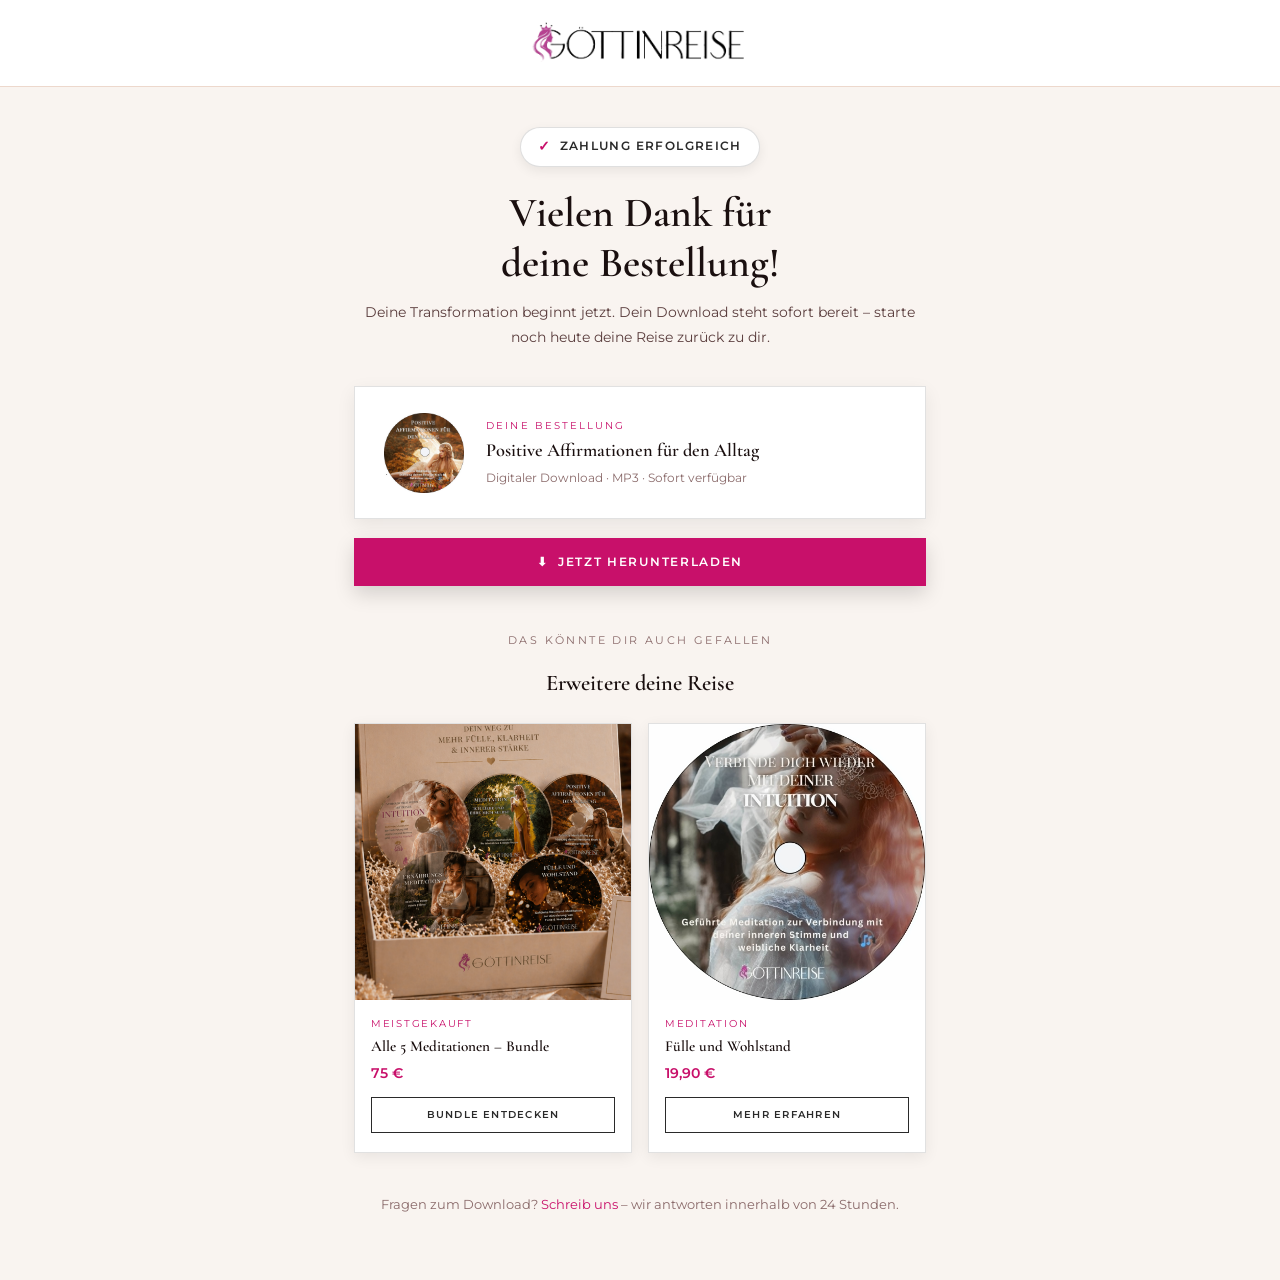
==== danke-affirmationen.html @ 3834cb71 "Refine product cards and restructure success pages with cross-sell sections" ====
<!DOCTYPE html>
<html lang="de">
<head>
  <meta charset="UTF-8" />
  <meta name="viewport" content="width=device-width, initial-scale=1.0" />
  <title>Vielen Dank – Positive Affirmationen | Göttinreise</title>
  <meta name="robots" content="noindex, nofollow" />
  <link rel="stylesheet" href="style.css" />
  <style>
    body { background: var(--cream); }

    /* ── Header ── */
    .dh-header {
      background: #fff;
      border-bottom: 1px solid var(--border);
      padding: 1.1rem 2rem;
      display: flex;
      justify-content: center;
      align-items: center;
    }
    .dh-header a { display: inline-block; }
    .dh-header img { width: 220px; height: auto; display: block; }

    /* ── Main wrapper ── */
    .dh-main {
      max-width: 620px;
      margin: 2.5rem auto 4rem;
      padding: 0 1.5rem;
      text-align: center;
    }

    /* ── Success badge ── */
    .dh-badge {
      display: inline-flex; align-items: center; gap: .5rem;
      background: #fff; border: 1px solid rgba(42,42,42,0.15);
      border-radius: 2rem; padding: .45rem 1.1rem;
      font-size: .72rem; font-weight: 600; letter-spacing: .12em;
      text-transform: uppercase; color: var(--logo-gray);
      margin-bottom: 1.4rem;
      box-shadow: 0 4px 12px rgba(0,0,0,0.07);
    }
    .dh-badge::before { content: "✓"; color: var(--magenta); font-size: .85rem; }

    /* ── Greeting ── */
    .dh-greeting {
      font-family: 'Cormorant Garamond', serif;
      font-size: clamp(1.8rem, 5vw, 2.6rem);
      font-weight: 600; line-height: 1.2;
      color: var(--text-dark); margin-bottom: .7rem;
    }
    .dh-sub {
      font-size: .88rem; color: var(--text-mid);
      line-height: 1.8; margin-bottom: 2.2rem;
    }

    /* ── Product block ── */
    .dh-product {
      background: #fff;
      border: 1px solid rgba(42,42,42,0.14);
      padding: 1.6rem 1.8rem;
      display: flex; align-items: center; gap: 1.4rem;
      text-align: left; margin-bottom: 1.2rem;
      box-shadow: 0 6px 18px rgba(0,0,0,0.07);
    }
    .dh-product img {
      width: 80px; height: 80px; object-fit: cover; flex-shrink: 0;
    }
    .dh-product-info { flex: 1; }
    .dh-product-label {
      font-size: .65rem; letter-spacing: .2em; text-transform: uppercase;
      color: var(--magenta); margin-bottom: .3rem; display: block;
    }
    .dh-product-title {
      font-family: 'Cormorant Garamond', serif;
      font-size: 1.15rem; font-weight: 600; color: var(--text-dark);
      line-height: 1.3; margin-bottom: .25rem;
    }
    .dh-product-meta {
      font-size: .78rem; color: var(--text-light);
    }

    /* ── Download button ── */
    .dh-download {
      display: flex; align-items: center; justify-content: center;
      gap: .6rem; width: 100%;
      padding: .85rem 1.8rem;
      background: var(--magenta); color: #fff; border: none;
      font-family: 'Montserrat', sans-serif; font-size: .75rem;
      font-weight: 600; letter-spacing: .14em; text-transform: uppercase;
      text-decoration: none; cursor: pointer;
      box-shadow: 0 8px 20px rgba(0,0,0,0.15);
      transition: background .2s, box-shadow .2s, transform .2s;
      margin-bottom: 2.8rem;
    }
    .dh-download:hover {
      background: var(--magenta-dark);
      box-shadow: 0 12px 28px rgba(0,0,0,0.22);
      transform: translateY(-1px);
    }

    /* ── Cross-sell ── */
    .dh-crosssell { text-align: center; }
    .dh-crosssell-label {
      font-size: .68rem; letter-spacing: .22em; text-transform: uppercase;
      color: var(--text-light); margin-bottom: 1.2rem; display: block;
    }
    .dh-crosssell-title {
      font-family: 'Cormorant Garamond', serif;
      font-size: 1.4rem; font-weight: 600; color: var(--text-dark);
      margin-bottom: 1.6rem; line-height: 1.3;
    }
    .dh-crosssell-grid {
      display: grid; grid-template-columns: 1fr 1fr; gap: 1rem;
    }
    .dh-cross-card {
      background: #fff;
      border: 1px solid rgba(42,42,42,0.14);
      box-shadow: 0 4px 14px rgba(0,0,0,0.07);
      overflow: hidden; text-decoration: none;
      display: flex; flex-direction: column;
      transition: transform .3s, box-shadow .3s;
    }
    .dh-cross-card:hover {
      transform: translateY(-4px);
      box-shadow: 0 12px 30px rgba(0,0,0,0.12);
    }
    .dh-cross-card img {
      width: 100%; aspect-ratio: 1/1; object-fit: cover;
    }
    .dh-cross-card-body { padding: 1rem 1rem 1.2rem; text-align: left; }
    .dh-cross-card-eyebrow {
      font-size: .6rem; letter-spacing: .18em; text-transform: uppercase;
      color: var(--magenta); margin-bottom: .3rem; display: block;
    }
    .dh-cross-card-title {
      font-family: 'Cormorant Garamond', serif;
      font-size: .95rem; font-weight: 600; color: var(--text-dark);
      line-height: 1.3; margin-bottom: .3rem;
    }
    .dh-cross-card-price {
      font-size: .85rem; font-weight: 600; color: var(--magenta);
      margin-bottom: .75rem;
    }
    .dh-cross-card-btn {
      display: block; text-align: center; padding: .5rem 1rem;
      background: #fff; color: var(--logo-gray);
      border: 1.5px solid var(--logo-gray);
      font-family: 'Montserrat', sans-serif;
      font-size: .65rem; font-weight: 600; letter-spacing: .12em;
      text-transform: uppercase; text-decoration: none;
      transition: background .2s, color .2s;
    }
    .dh-cross-card-btn:hover { background: var(--logo-gray); color: #fff; }

    /* ── Support note ── */
    .dh-support {
      margin-top: 2.5rem; font-size: .8rem;
      color: var(--text-light); line-height: 1.8;
    }
    .dh-support a { color: var(--magenta); text-decoration: none; }

    @media(max-width:560px) {
      .dh-product { flex-direction: column; align-items: flex-start; }
      .dh-crosssell-grid { grid-template-columns: 1fr; }
    }
  </style>
</head>

<body>

  <!-- Header: centered logo matching index.html size -->
  <header class="dh-header">
    <a href="index.html">
      <img src="images/logo-black.png" alt="Göttinreise Logo" />
    </a>
  </header>

  <main class="dh-main">

    <!-- Success badge -->
    <span class="dh-badge">Zahlung erfolgreich</span>

    <!-- Greeting -->
    <h1 class="dh-greeting">Vielen Dank für<br>deine Bestellung!</h1>
    <p class="dh-sub">Deine Transformation beginnt jetzt. Dein Download steht sofort bereit – starte noch heute deine Reise zurück zu dir.</p>

    <!-- Ordered product -->
    <div class="dh-product">
      <img src="images/product4.jpg" alt="Positive Affirmationen für den Alltag" />
      <div class="dh-product-info">
        <span class="dh-product-label">Deine Bestellung</span>
        <p class="dh-product-title">Positive Affirmationen für den Alltag</p>
        <p class="dh-product-meta">Digitaler Download · MP3 · Sofort verfügbar</p>
      </div>
    </div>

    <!-- Download button -->
    <a href="./audio/meditation-positive-affirmationen.mp3"
       class="dh-download"
       download="Göttinreise-Positive-Affirmationen.mp3">
      ⬇ &nbsp;Jetzt herunterladen
    </a>

    <!-- Cross-sell -->
    <div class="dh-crosssell">
      <span class="dh-crosssell-label">Das könnte dir auch gefallen</span>
      <p class="dh-crosssell-title">Erweitere deine Reise</p>

      <div class="dh-crosssell-grid">

        <!-- Bundle -->
        <a href="index.html#bundle" class="dh-cross-card">
          <img src="images/bundle.png" alt="Göttinreise Bundle – alle 5 Meditationen" />
          <div class="dh-cross-card-body">
            <span class="dh-cross-card-eyebrow">Meistgekauft</span>
            <p class="dh-cross-card-title">Alle 5 Meditationen – Bundle</p>
            <p class="dh-cross-card-price">75 €</p>
            <span class="dh-cross-card-btn">Bundle entdecken</span>
          </div>
        </a>

        <!-- Fülle und Wohlstand -->
        <a href="produkt.html?id=2" class="dh-cross-card">
          <img src="images/product1.jpg" alt="Fülle und Wohlstand" />
          <div class="dh-cross-card-body">
            <span class="dh-cross-card-eyebrow">Meditation</span>
            <p class="dh-cross-card-title">Fülle und Wohlstand</p>
            <p class="dh-cross-card-price">19,90 €</p>
            <span class="dh-cross-card-btn">Mehr erfahren</span>
          </div>
        </a>

      </div>
    </div>

    <!-- Support -->
    <p class="dh-support">
      Fragen zum Download? <a href="kontakt.html">Schreib uns</a> – wir antworten innerhalb von 24 Stunden.
    </p>

  </main>

</body>
</html>
---- style.css ----
@import url('https://fonts.googleapis.com/css2?family=Cormorant+Garamond:ital,wght@0,400;0,600;0,700;1,400;1,600&family=Montserrat:wght@300;400;500;600&display=swap');

:root {
  --magenta: #c8106a;
  --magenta-light: #e0257f;
  --magenta-dark: #9e0d54;
  --peach: #F4A58A;
  --peach-light: #FDE8DF;
  --peach-bg: #FDF6F3;
  --white: #FFFFFF;
  --off-white: #FAFAFA;
  --cream: #F9F4F0;
  --gold: #BFA066;
  --gold-light: #D4B483;
  --text-dark: #1A0F0F;
  --text-mid: #5A3D3D;
  --text-light: #8A6A6A;
  --border: #EDD8CC;
  --logo-gray: #2A2A2A;
  --shadow: rgba(194,24,91,0.12);
}

*,*::before,*::after { box-sizing:border-box; margin:0; padding:0; }
html { scroll-behavior:smooth; }
body { font-family:'Montserrat',sans-serif; background:#FFFFFF; color:var(--text-dark); line-height:1.7; overflow-x:hidden; font-size:0.94rem; }

/* ── NAVBAR ── */
.navbar {
  position:fixed; top:0; width:100%; z-index:1000;
  /* Dark gradient for legibility over the hero image */
  background:linear-gradient(to bottom, rgba(0,0,0,0.6) 0%, rgba(0,0,0,0) 100%);
  padding:0 2.5rem;
  display:flex; align-items:center; justify-content:space-between;
  height:80px;
  transition:background .4s, box-shadow .4s, backdrop-filter .4s;
}
.navbar.scrolled {
  background:rgba(255,255,255,0.95);
  backdrop-filter:blur(16px);
  box-shadow:0 4px 30px var(--shadow);
  border-bottom:1px solid var(--border);
}
.nav-logo { display:flex; align-items:center; text-decoration:none; }

/* Dual logo: white version shown by default (transparent state),
   dark/black version shown when navbar has solid white background.
   NOTE: logo-white.png is a 1920×1080 full canvas; logo-black.png is a tight
   986×229 crop — we use width+max-width to normalise their visual sizes. */
.nav-logo .logo-white {
  width:220px; max-width:220px; height:auto; object-fit:contain;
  filter:drop-shadow(0 2px 8px rgba(0,0,0,0.5));
  transition:transform .35s;
  display:block;
}
.nav-logo .logo-dark {
  width:220px; max-width:220px; height:auto; object-fit:contain;
  transition:transform .35s;
  display:none;
}
/* When scrolled: show dark logo, hide white logo */
.navbar.scrolled .nav-logo .logo-white { display:none; }
.navbar.scrolled .nav-logo .logo-dark  { display:block; }

.nav-logo:hover .logo-white { transform:scale(1.06); filter:drop-shadow(0 2px 10px rgba(194,24,91,0.5)); }
.nav-logo:hover .logo-dark  { transform:scale(1.06); }
.nav-links { display:flex; align-items:center; gap:2.2rem; list-style:none; }
.nav-links a {
  text-decoration:none; color:rgba(255,255,255,0.9);
  font-size:.85rem; font-weight:500; letter-spacing:.06em;
  transition:color .25s;
}
.navbar.scrolled .nav-links a { color:var(--text-dark); }
.nav-links a:hover { color:var(--magenta-light) !important; }
.nav-cta {
  background:var(--magenta) !important; color:#fff !important;
  padding:.5rem 1.4rem; border-radius:0;
  transition:background .25s, transform .2s !important;
}
.nav-cta:hover { background:var(--magenta-dark) !important; transform:translateY(-1px); }
.nav-burger { display:none; flex-direction:column; gap:5px; cursor:pointer; background:none; border:none; padding:.4rem; }
.nav-burger span { display:block; width:24px; height:2px; background:#fff; border-radius:2px; transition:.3s; }
.navbar.scrolled .nav-burger span { background:var(--text-dark); }

.hero { position:relative; height:100vh; display:flex; align-items:flex-end; justify-content:center; overflow:hidden; }
.hero-img { position:absolute; inset:0; width:100%; height:100%; object-fit:cover; }
.hero-overlay { position:absolute; inset:0; background:linear-gradient(to top, rgba(26,15,15,.75) 0%, rgba(26,15,15,.35) 50%, rgba(26,15,15,.1) 100%); }
.hero-content { position:relative; z-index:2; text-align:center; color:#fff; padding:2rem 2rem 5rem; max-width:820px; animation:fadeUp .9s ease both; width:100%; }
.hero-eyebrow { display:none; }
.hero-title {
  font-family:'Cormorant Garamond',serif;
  font-size:clamp(2.6rem,5.5vw,5rem);
  font-weight:700; line-height:1.1; margin-bottom:2.2rem;
  letter-spacing:.08em; text-transform:uppercase;
}
.hero-title em { font-style:italic; color:var(--gold-light); }
.hero-sub { font-size:.82rem; font-weight:300; max-width:520px; margin:0 auto 2.2rem; opacity:.85; line-height:1.8; letter-spacing:.04em; }
.hero-actions { display:flex; gap:1rem; justify-content:center; flex-wrap:wrap; }

/* ── BUTTONS ── */
.btn {
  display:inline-flex; align-items:center; justify-content:center;
  padding:.6rem 1.9rem; border-radius:0;
  font-family:'Montserrat',sans-serif; font-size:.75rem; font-weight:400;
  letter-spacing:.14em; text-transform:uppercase; text-decoration:none;
  border:none; cursor:pointer;
  transition:transform .2s, box-shadow .2s, background .2s, opacity .2s;
}
.btn:hover { transform:translateY(-1px); }
.btn-primary { background:#fff; color:var(--logo-gray); border:1.5px solid var(--logo-gray); box-shadow:0 8px 20px rgba(0,0,0,0.10); }
.btn-primary:hover { background:var(--logo-gray); color:#fff; box-shadow:0 12px 28px rgba(0,0,0,0.18); }
.btn-secondary { background:#fff; color:var(--logo-gray); border:1.5px solid var(--logo-gray); box-shadow:0 8px 20px rgba(0,0,0,0.10); }
.btn-secondary:hover { background:var(--logo-gray); color:#fff; box-shadow:0 12px 28px rgba(0,0,0,0.18); }
.btn-outline { background:transparent; color:#fff; border:1px solid rgba(255,255,255,.6); }
.btn-outline:hover { background:rgba(255,255,255,.1); }
.btn-ghost { background:transparent; color:var(--logo-gray); border:1.5px solid var(--logo-gray); }
.btn-ghost:hover { background:var(--logo-gray); color:#fff; }
/* Download CTA — retains cyclamen prominence on danke pages */
.btn-download { background:var(--magenta); color:#fff; border:none; box-shadow:0 8px 20px rgba(0,0,0,0.15); }
.btn-download:hover { background:var(--magenta-dark); box-shadow:0 12px 28px rgba(0,0,0,0.22); }

/* ── NAV COMING SOON ── */
.nav-coming-soon { opacity:.45 !important; cursor:default !important; pointer-events:none; }
.nav-badge {
  display:inline-block; font-size:.55rem; font-weight:600; letter-spacing:.08em;
  text-transform:uppercase; background:var(--magenta); color:#fff;
  padding:.12rem .4rem; margin-left:.3rem; line-height:1.4;
  vertical-align:middle;
}

/* ── SECTIONS ── */
section { padding:6rem 1.5rem; }
.section-inner { max-width:1180px; margin:0 auto; }
.eyebrow { font-size:.7rem; letter-spacing:.24em; text-transform:uppercase; color:var(--magenta); margin-bottom:.8rem; display:block; }
.section-title { font-family:'Cormorant Garamond',serif; font-size:clamp(1.75rem,4vw,2.8rem); font-weight:600; line-height:1.15; color:var(--text-dark); }
.section-title.center { text-align:center; }
.divider { width:60px; height:2px; background:linear-gradient(90deg,var(--gold),var(--peach)); margin:1.2rem 0; }
.divider.center { margin:1.2rem auto; }

/* ── BRAND INTRO ── */
.brand-intro { background:var(--white); }
.brand-intro-inner { max-width:800px; margin:0 auto; text-align:center; }
.brand-intro-icon { font-size:2.6rem; margin-bottom:1.2rem; }
.brand-intro p { font-size:.94rem; color:var(--text-mid); line-height:1.9; font-weight:300; }

/* ── ÜBER UNS ── */
.ueber-uns-section { background:var(--white); padding:6rem 1.5rem; }
.ueber-uns-inner { max-width:720px; margin:0 auto; text-align:center; }
.ueber-uns-text {
  font-size:.92rem; color:var(--text-mid); line-height:2; font-weight:300;
  margin-top:1.6rem; letter-spacing:.01em;
}

/* ── VALUE PROPOSITION ── */
.value-section { background:#FFFFFF; }
.value-inner { max-width:860px; margin:0 auto; text-align:center; }
.value-quote {
  font-family:'Playfair Display',serif;
  font-size:clamp(1.3rem,3vw,1.9rem);
  font-style:italic; font-weight:400;
  color:var(--text-dark); line-height:1.6;
  margin-bottom:2.5rem;
}
.value-list { list-style:none; display:flex; flex-direction:column; gap:.9rem; margin:2rem auto; max-width:540px; text-align:left; }
.value-list li { display:flex; align-items:flex-start; gap:.9rem; font-size:.9rem; color:var(--text-mid); }
.value-list li::before { content:"✦"; color:var(--magenta); flex-shrink:0; margin-top:.1rem; }
.value-testimonial { font-size:.84rem; color:var(--text-light); font-style:italic; margin-top:2rem; }

/* ── BUNDLE ── */
.bundle-section { background:var(--white); }
.bundle-grid { display:grid; grid-template-columns:1fr 1fr; gap:5rem; align-items:center; }
.bundle-img-wrap { position:relative; }
.bundle-img-wrap img { width:100%; border-radius:24px; box-shadow:0 30px 80px rgba(0,0,0,.18); transition:transform .5s; }
.bundle-img-wrap:hover img { transform:scale(1.02); }
.bundle-badge {
  position:absolute; top:-18px; right:-18px;
  background:var(--magenta); color:#fff; border-radius:50%;
  width:96px; height:96px;
  display:flex; flex-direction:column; align-items:center; justify-content:center;
  font-size:.6rem; font-weight:700; letter-spacing:.06em; text-align:center;
  box-shadow:0 6px 24px rgba(194,24,91,.45);
  animation:pulse 2.5s infinite;
}
.bundle-badge .save { font-size:1.1rem; font-weight:700; }
.bundle-info .pre-headline { font-size:.78rem; letter-spacing:.2em; text-transform:uppercase; color:var(--gold); margin-bottom:.5rem; }
.bundle-info .headline { font-family:'Playfair Display',serif; font-size:clamp(1.8rem,3.5vw,2.8rem); font-weight:600; line-height:1.15; color:var(--text-dark); }
.bundle-info .subtitle { font-size:.82rem; letter-spacing:.14em; text-transform:uppercase; color:var(--magenta); margin-top:.7rem; font-weight:600; }
.bundle-promo { margin:1.6rem 0; font-size:1rem; color:var(--text-mid); background:var(--peach-bg); border-left:3px solid var(--peach); padding:1rem 1.4rem; border-radius:0 12px 12px 0; line-height:1.8; }
.bundle-includes { list-style:none; margin:1.4rem 0; display:flex; flex-direction:column; gap:.7rem; }
.bundle-includes li { display:flex; align-items:flex-start; gap:.8rem; font-size:.92rem; color:var(--text-mid); }
.bundle-includes li::before { content:"✦"; color:var(--gold); flex-shrink:0; }
.bundle-price { display:flex; align-items:baseline; gap:1rem; margin:1.8rem 0 1.4rem; }
.bundle-price .now { font-family:'Playfair Display',serif; font-size:3.2rem; font-weight:700; color:var(--magenta); }
.bundle-price .was { font-size:1.1rem; color:var(--text-light); text-decoration:line-through; }

/* ── PRODUCTS GRID ── */
.products-section { background:#FFFFFF; }
.products-intro { text-align:center; margin-bottom:3.5rem; font-size:.92rem; color:var(--text-mid); }
.products-grid { display:grid; grid-template-columns:repeat(auto-fill,minmax(210px,1fr)); gap:2rem; }
.product-card { background:var(--white); border:1px solid rgba(42,42,42,0.18); border-radius:0; overflow:hidden; transition:transform .3s, box-shadow .3s; display:flex; flex-direction:column; }
.product-card:hover { transform:translateY(-8px); box-shadow:0 24px 56px rgba(194,24,91,.14); }
.product-card-img { width:100%; aspect-ratio:1/1; object-fit:cover; transition:transform .5s; }
.product-card:hover .product-card-img { transform:scale(1.05); }
.product-card-body { padding:1.4rem 1.2rem 1.6rem; flex:1; display:flex; flex-direction:column; }
.product-card-title { font-family:'Playfair Display',serif; font-size:1.1rem; font-weight:600; color:var(--text-dark); margin-bottom:.45rem; line-height:1.3; }
.product-card-sub { font-size:.78rem; color:var(--text-light); flex:1; margin-bottom:1.1rem; line-height:1.55; }
.product-card-price { font-size:1.1rem; font-weight:600; color:var(--magenta); margin-bottom:.9rem; } /* cyclamen price — intentional */

/* ── BENEFITS ── */
.benefits-section { background:var(--white); }
.benefits-grid { display:grid; grid-template-columns:repeat(3,1fr); gap:2.5rem; margin-top:3.5rem; }
.benefit-card { text-align:center; padding:2.5rem 1.8rem; background:#f9f9f9; border-radius:0; border:1px solid var(--border); transition:transform .3s, box-shadow .3s; }
.benefit-card:hover { transform:translateY(-6px); box-shadow:0 16px 40px var(--shadow); }
.benefit-icon { font-size:2.6rem; margin-bottom:1rem; display:block; }
.benefit-title { font-family:'Cormorant Garamond',serif; font-size:1.3rem; font-weight:600; color:var(--text-dark); margin-bottom:.5rem; }
.benefit-text { font-size:.84rem; color:var(--text-mid); }

/* ── TESTIMONIALS ── */
.testimonials-section { background:#FFFFFF; }
.testimonials-grid { display:grid; grid-template-columns:repeat(3,1fr); gap:2rem; margin-top:3rem; }
.testimonial-card { background:#f9f9f9; border:1px solid var(--border); border-radius:0; padding:2.2rem 1.8rem; position:relative; transition:box-shadow .3s; }
.testimonial-card:hover { box-shadow:0 12px 40px var(--shadow); }
.testimonial-quote { font-size:3rem; color:var(--peach); font-family:'Playfair Display',serif; line-height:1; margin-bottom:.4rem; }
.testimonial-text { font-size:.88rem; color:var(--text-mid); line-height:1.8; margin-bottom:1.4rem; font-style:italic; }
.testimonial-stars { color:var(--gold); font-size:1rem; margin-bottom:.6rem; }
.testimonial-author { font-weight:600; color:var(--text-dark); font-size:.9rem; }

/* ── FAQ ── */
.faq-section { background:var(--white); }
.faq-list { max-width:760px; margin:3rem auto 0; }
.faq-item { border-bottom:1px solid var(--border); overflow:hidden; }
.faq-question { width:100%; background:none; border:none; cursor:pointer; display:flex; align-items:center; justify-content:space-between; padding:1.4rem 0; font-family:'Inter',sans-serif; font-size:1rem; font-weight:500; color:var(--text-dark); text-align:left; transition:color .25s; }
.faq-question:hover { color:var(--magenta); }
.faq-icon { width:28px; height:28px; border-radius:50%; background:var(--peach-light); border:1px solid var(--peach); display:flex; align-items:center; justify-content:center; font-size:1.2rem; color:var(--magenta); transition:transform .3s, background .3s; flex-shrink:0; }
.faq-item.open .faq-icon { transform:rotate(45deg); background:var(--magenta); color:#fff; }
.faq-answer { max-height:0; overflow:hidden; transition:max-height .4s ease, padding .3s; font-size:.95rem; color:var(--text-mid); line-height:1.8; padding:0; }
.faq-item.open .faq-answer { max-height:300px; padding-bottom:1.4rem; }

/* ── FOOTER ── */
footer { background:var(--text-dark); color:rgba(255,255,255,.75); padding:4.5rem 1.5rem 2rem; }
.footer-inner { max-width:1180px; margin:0 auto; display:grid; grid-template-columns:1fr 1fr 1fr; gap:3rem; margin-bottom:3rem; }
.footer-image { display:inline-block; margin-bottom:1rem; text-decoration:none; }
.footer-image img { width:200px; height:auto; display:block; filter:drop-shadow(0 1px 4px rgba(0,0,0,.5)) drop-shadow(0 0 12px rgba(194,24,91,.25)); transition:transform .35s, filter .35s; }
.footer-image:hover img { transform:scale(1.08); filter:drop-shadow(0 2px 8px rgba(0,0,0,.4)) drop-shadow(0 0 20px rgba(194,24,91,.45)); }
.footer-brand p { font-size:.88rem; line-height:1.8; }
.footer-col h4 { font-size:.75rem; letter-spacing:.18em; text-transform:uppercase; color:rgba(255,255,255,.45); margin-bottom:1.1rem; }
.footer-col ul { list-style:none; }
.footer-col ul li { margin-bottom:.65rem; }
.footer-col ul a { text-decoration:none; color:rgba(255,255,255,.75); font-size:.9rem; transition:color .25s; }
.footer-col ul a:hover { color:var(--peach); }
.footer-bottom { border-top:1px solid rgba(255,255,255,.1); padding-top:1.6rem; max-width:1180px; margin:0 auto; display:flex; justify-content:space-between; align-items:center; font-size:.82rem; flex-wrap:wrap; gap:.5rem; }
.footer-bottom a { color:rgba(255,255,255,.45); text-decoration:none; transition:color .25s; }
.footer-bottom a:hover { color:var(--peach); }

/* ── PRODUCT DETAIL PAGE ── */
.product-page { padding-top:80px; min-height:100vh; background:var(--off-white); }
.product-page-inner { max-width:1100px; margin:0 auto; padding:4rem 1.5rem; display:grid; grid-template-columns:1fr 1fr; gap:5rem; align-items:start; }
.product-page-img { width:100%; border-radius:24px; box-shadow:0 30px 80px rgba(0,0,0,.18); position:sticky; top:100px; }
.product-page-info { padding-top:.5rem; }
.product-page-tag { display:inline-block; background:var(--peach-light); color:var(--magenta-dark); border-radius:20px; padding:.3rem 1rem; font-size:.75rem; font-weight:600; letter-spacing:.1em; text-transform:uppercase; margin-bottom:1.4rem; }
.product-page-title { font-family:'Playfair Display',serif; font-size:clamp(1.8rem,3.5vw,2.8rem); font-weight:600; line-height:1.2; color:var(--text-dark); margin-bottom:.6rem; }
.product-page-sub { font-size:1.05rem; color:var(--text-mid); margin-bottom:.4rem; font-style:italic; }
.product-page-tagline { font-size:.92rem; color:var(--text-light); margin-bottom:1.5rem; }
.product-page-price { font-family:'Playfair Display',serif; font-size:3rem; font-weight:700; color:var(--magenta); margin-bottom:1.6rem; }
.product-page-badges { display:flex; gap:.7rem; flex-wrap:wrap; margin-bottom:2rem; }
.badge { display:flex; align-items:center; gap:.4rem; background:var(--cream); border:1px solid var(--border); border-radius:20px; padding:.4rem 1rem; font-size:.8rem; color:var(--text-mid); font-weight:500; }
.product-buy-btn { width:100%; justify-content:center; font-size:.95rem; padding:1.1rem 2rem; margin-bottom:1.4rem; }
.product-trust { padding:1.2rem 1.5rem; background:var(--peach-bg); border-radius:14px; font-size:.86rem; color:var(--text-mid); line-height:2; }
.product-trust a { color:var(--magenta); text-decoration:none; }

/* Product content accordion-style sections */
.product-sections { margin-top:3rem; border-top:1px solid var(--border); }
.product-section { border-bottom:1px solid var(--border); overflow:hidden; }
.product-section-toggle { width:100%; background:none; border:none; cursor:pointer; display:flex; align-items:center; justify-content:space-between; padding:1.3rem 0; font-family:'Playfair Display',serif; font-size:1.1rem; font-weight:600; color:var(--text-dark); text-align:left; transition:color .25s; }
.product-section-toggle:hover { color:var(--magenta); }
.product-section-toggle .ps-icon { font-size:1.4rem; color:var(--magenta); transition:transform .3s; flex-shrink:0; font-style:normal; }
.product-section.open .ps-icon { transform:rotate(45deg); }
.product-section-body { max-height:0; overflow:hidden; transition:max-height .45s ease, padding .3s; }
.product-section.open .product-section-body { max-height:700px; padding-bottom:1.6rem; }
.product-section-body p { font-size:.95rem; color:var(--text-mid); line-height:1.85; margin-bottom:.8rem; }
.product-section-body ul { list-style:none; display:flex; flex-direction:column; gap:.65rem; margin-top:.4rem; }
.product-section-body ul li { display:flex; align-items:flex-start; gap:.8rem; font-size:.93rem; color:var(--text-mid); line-height:1.6; }
.product-section-body ul li::before { content:"✦"; color:var(--magenta); flex-shrink:0; font-size:.75rem; margin-top:.2rem; }

/* Related products */
.related-section { padding:4rem 1.5rem 5rem; }
.product-back { display:inline-flex; align-items:center; gap:.4rem; text-decoration:none; color:var(--text-light); font-size:.88rem; margin-bottom:1.4rem; transition:color .25s; }
.product-back:hover { color:var(--magenta); }

/* ── DANKE PAGE ── */
.danke-page { min-height:100vh; display:flex; flex-direction:column; align-items:center; justify-content:center; padding:6rem 1.5rem 4rem; background:var(--off-white); text-align:center; }
.danke-check { width:90px; height:90px; border-radius:50%; background:linear-gradient(135deg,var(--magenta),var(--magenta-dark)); display:flex; align-items:center; justify-content:center; margin:0 auto 2rem; box-shadow:0 10px 40px rgba(194,24,91,.35); animation:scaleIn .6s ease both; }
.danke-check svg { width:44px; height:44px; stroke:#fff; fill:none; }
@keyframes scaleIn { from{opacity:0;transform:scale(0.5)} to{opacity:1;transform:scale(1)} }
.danke-title { font-family:'Playfair Display',serif; font-size:clamp(2rem,5vw,3.2rem); font-weight:600; color:var(--text-dark); margin-bottom:1rem; }
.danke-sub { font-size:1.1rem; color:var(--text-mid); max-width:560px; margin:0 auto 3rem; line-height:1.8; }
.downloads-grid { display:grid; grid-template-columns:repeat(auto-fill,minmax(260px,1fr)); gap:1.2rem; max-width:900px; width:100%; margin:0 auto 3rem; text-align:left; }
.download-card { background:var(--white); border:1px solid var(--border); border-radius:16px; padding:1.5rem 1.4rem; display:flex; align-items:center; gap:1.1rem; transition:box-shadow .3s, transform .3s; }
.download-card:hover { box-shadow:0 10px 30px var(--shadow); transform:translateY(-3px); }
.download-icon { width:46px; height:46px; border-radius:12px; background:var(--peach-bg); display:flex; align-items:center; justify-content:center; font-size:1.4rem; flex-shrink:0; }
.download-info h4 { font-family:'Playfair Display',serif; font-size:.95rem; font-weight:600; color:var(--text-dark); margin-bottom:.2rem; }
.download-info p { font-size:.78rem; color:var(--text-light); }
.download-btn { display:inline-flex; align-items:center; gap:.4rem; margin-top:.6rem; font-size:.78rem; font-weight:600; color:var(--magenta); text-decoration:none; letter-spacing:.06em; text-transform:uppercase; transition:color .2s; }
.download-btn:hover { color:var(--magenta-dark); }

/* ── NEWSLETTER ── */
.newsletter-section {
  background: #FFFFFF;
  padding: 7rem 1.5rem;
  text-align: center;
  position: relative;
  overflow: hidden;
}
/* Subtle decorative rings behind the content */
.newsletter-section::before,
.newsletter-section::after {
  content: '';
  position: absolute;
  border-radius: 50%;
  border: 1px solid rgba(194,24,91,0.08);
  pointer-events: none;
}
.newsletter-section::before { width:600px; height:600px; top:-220px; left:50%; transform:translateX(-50%); }
.newsletter-section::after  { width:900px; height:900px; top:-380px; left:50%; transform:translateX(-50%); }

.newsletter-inner { max-width:580px; margin:0 auto; position:relative; z-index:1; }
.newsletter-title {
  font-family:'Playfair Display',serif;
  font-size: clamp(2rem,4vw,2.8rem);
  font-weight: 600;
  color: var(--text-dark);
  margin-bottom: .5rem;
}
.newsletter-sub {
  font-size: .97rem;
  color: var(--text-mid);
  line-height: 1.85;
  max-width: 460px;
  margin: 1.4rem auto 2.8rem;
  font-weight: 300;
}
.newsletter-form { width:100%; }
.newsletter-field {
  display: flex;
  align-items: center;
  gap: 0;
  border-bottom: 1.5px solid var(--text-dark);
  padding-bottom: .5rem;
  max-width: 480px;
  margin: 0 auto 1.2rem;
  transition: border-color .3s;
}
.newsletter-field:focus-within { border-color: var(--magenta); }
.newsletter-input {
  flex: 1;
  background: transparent;
  border: none;
  outline: none;
  font-family: 'Inter', sans-serif;
  font-size: .95rem;
  font-weight: 400;
  color: var(--text-dark);
  padding: .3rem .5rem .3rem 0;
  letter-spacing: .02em;
}
.newsletter-input::placeholder { color: var(--text-light); }
.newsletter-btn {
  background: var(--magenta);
  color: #fff;
  border: none;
  cursor: pointer;
  font-family: 'Montserrat', sans-serif;
  font-size: .75rem;
  font-weight: 600;
  letter-spacing: .14em;
  text-transform: uppercase;
  padding: .6rem 1.5rem;
  border-radius: 0;
  flex-shrink: 0;
  transition: background .25s, transform .2s, box-shadow .25s;
}
.newsletter-btn:hover {
  background: var(--magenta-dark);
  transform: translateY(-1px);
  box-shadow: 0 6px 20px rgba(194,24,91,.3);
}
.newsletter-btn:active { transform: translateY(0); }
.newsletter-success {
  font-size: .9rem;
  color: var(--magenta);
  font-weight: 500;
  letter-spacing: .04em;
  min-height: 1.4em;
  opacity: 0;
  transform: translateY(6px);
  transition: opacity .4s, transform .4s;
}
.newsletter-success.visible {
  opacity: 1;
  transform: translateY(0);
}

/* ── ANIMATIONS ── */
@keyframes fadeUp { from{opacity:0;transform:translateY(30px)} to{opacity:1;transform:translateY(0)} }
@keyframes pulse { 0%,100%{transform:scale(1)} 50%{transform:scale(1.06)} }
.reveal { opacity:0; transform:translateY(28px); transition:opacity .7s ease, transform .7s ease; }
.reveal.visible { opacity:1; transform:translateY(0); }

/* ── RESPONSIVE ── */
@media(max-width:1000px) {
  .bundle-grid { grid-template-columns:1fr; gap:3rem; }
  .product-page-inner { grid-template-columns:1fr; gap:2.5rem; }
  .product-page-img { position:static; }
}
@media(max-width:900px) {
  .benefits-grid,.testimonials-grid { grid-template-columns:1fr 1fr; }
  .footer-inner { grid-template-columns:1fr 1fr; }
  .products-grid { grid-template-columns:repeat(2,1fr); }
}

/* ── MOBILE (≤768px) ── */
@media(max-width:768px) {

  /* 1. Hero on mobile: push content to bottom */
  .hero { align-items:flex-end; }
  .hero-content {
    padding:2rem 1.4rem 4rem;
    max-width:100%;
  }

  /* 2. Hero typography: smaller, looser, and with text-shadow for contrast */
  .hero-eyebrow {
    font-size:.72rem;
    text-shadow:0 2px 5px rgba(0,0,0,0.45);
  }
  .hero-title {
    font-size:2rem;   /* override clamp — phone-safe fixed size */
    line-height:1.3;
    text-shadow:0 2px 5px rgba(0,0,0,0.4);
  }
  .hero-title em { text-shadow:0 2px 5px rgba(0,0,0,0.4); }
  .hero-sub {
    font-size:.95rem;
    line-height:1.8;
    text-shadow:0 1px 4px rgba(0,0,0,0.35);
    margin-bottom:2rem;
  }

  /* 3. Section padding: breathing room on left & right edges */
  section { padding:3.5rem 1.5rem; }
  .section-inner { padding:0; }   /* inner already constrained by section padding */

  /* 4. Bullet alignment: ensure star icon doesn't drift off-axis */
  .value-list li,
  .bundle-includes li,
  .product-section-body ul li {
    align-items:flex-start;
    gap:.75rem;
  }
  .value-list li::before,
  .bundle-includes li::before,
  .product-section-body ul li::before {
    margin-top:.18rem;  /* fine-tune vertical alignment with first text line */
    flex-shrink:0;
  }
}

/* ── SMALL PHONES (≤620px) ── */
@media(max-width:620px) {
  /* Navbar */
  .navbar { padding:0 1rem; }
  /* Shrink logos so they don't crowd the burger on small screens */
  .nav-logo .logo-white,
  .nav-logo .logo-dark { width:160px; }

  /* Mobile nav menu */
  .nav-links { display:none; position:fixed; top:80px; left:0; width:100%; background:#fff; flex-direction:column; padding:1.5rem; gap:1.2rem; border-bottom:1px solid var(--border); }
  .nav-links.open { display:flex; }
  .nav-links a { color:var(--text-dark) !important; }
  .nav-burger { display:flex; }

  /* Grids */
  .benefits-grid,.testimonials-grid { grid-template-columns:1fr; }
  .footer-inner { grid-template-columns:1fr; }
  .products-grid { grid-template-columns:1fr; }
  .downloads-grid { grid-template-columns:1fr; }

  /* Misc */
  .bundle-badge { width:74px; height:74px; }
}
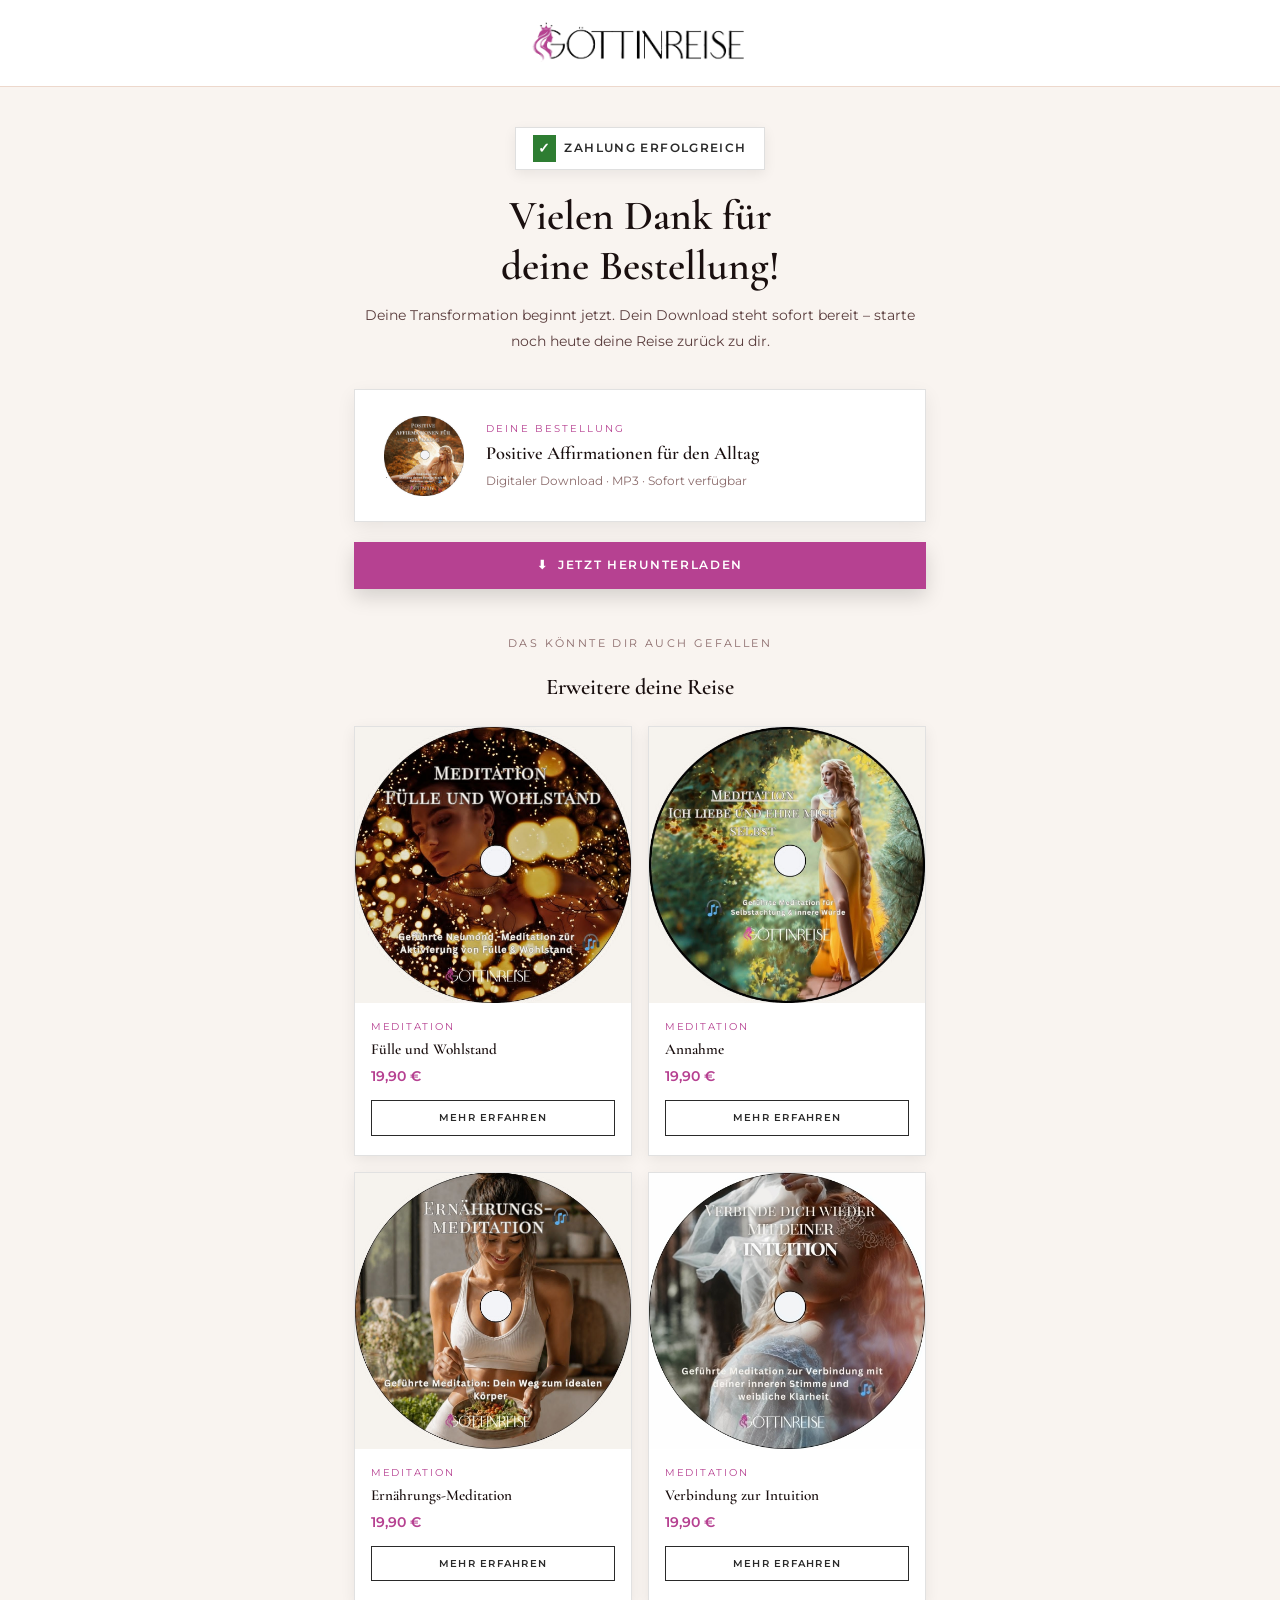
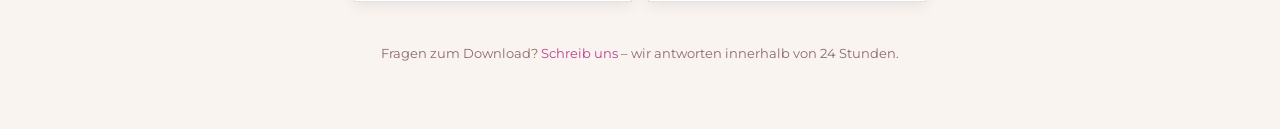
==== commit ce3493c7: "Green tick badge, square corners, cross-sell shows all 4 CDs (no bundle)" ====
--- a/danke-affirmationen.html
+++ b/danke-affirmationen.html
@@ -33,13 +33,13 @@
     .dh-badge {
       display: inline-flex; align-items: center; gap: .5rem;
       background: #fff; border: 1px solid rgba(42,42,42,0.15);
-      border-radius: 2rem; padding: .45rem 1.1rem;
+      border-radius: 0; padding: .45rem 1.1rem;
       font-size: .72rem; font-weight: 600; letter-spacing: .12em;
       text-transform: uppercase; color: var(--logo-gray);
       margin-bottom: 1.4rem;
       box-shadow: 0 4px 12px rgba(0,0,0,0.07);
     }
-    .dh-badge::before { content: "✓"; color: var(--magenta); font-size: .85rem; }
+    .dh-badge::before { content: "✓"; color: #fff; font-size: .85rem; background: #2e7d32; padding: .1rem .3rem; }
 
     /* ── Greeting ── */
     .dh-greeting {
@@ -208,23 +208,45 @@
 
       <div class="dh-crosssell-grid">
 
-        <!-- Bundle -->
-        <a href="index.html#bundle" class="dh-cross-card">
-          <img src="images/bundle.png" alt="Göttinreise Bundle – alle 5 Meditationen" />
-          <div class="dh-cross-card-body">
-            <span class="dh-cross-card-eyebrow">Meistgekauft</span>
-            <p class="dh-cross-card-title">Alle 5 Meditationen – Bundle</p>
-            <p class="dh-cross-card-price">75 €</p>
-            <span class="dh-cross-card-btn">Bundle entdecken</span>
-          </div>
-        </a>
-
         <!-- Fülle und Wohlstand -->
         <a href="produkt.html?id=2" class="dh-cross-card">
           <img src="images/product1.jpg" alt="Fülle und Wohlstand" />
           <div class="dh-cross-card-body">
             <span class="dh-cross-card-eyebrow">Meditation</span>
             <p class="dh-cross-card-title">Fülle und Wohlstand</p>
+            <p class="dh-cross-card-price">19,90 €</p>
+            <span class="dh-cross-card-btn">Mehr erfahren</span>
+          </div>
+        </a>
+
+        <!-- Annahme -->
+        <a href="produkt.html?id=3" class="dh-cross-card">
+          <img src="images/product3.jpg" alt="Annahme" />
+          <div class="dh-cross-card-body">
+            <span class="dh-cross-card-eyebrow">Meditation</span>
+            <p class="dh-cross-card-title">Annahme</p>
+            <p class="dh-cross-card-price">19,90 €</p>
+            <span class="dh-cross-card-btn">Mehr erfahren</span>
+          </div>
+        </a>
+
+        <!-- Ernährungs-Meditation -->
+        <a href="produkt.html?id=4" class="dh-cross-card">
+          <img src="images/product2.jpg" alt="Ernährungs-Meditation" />
+          <div class="dh-cross-card-body">
+            <span class="dh-cross-card-eyebrow">Meditation</span>
+            <p class="dh-cross-card-title">Ernährungs-Meditation</p>
+            <p class="dh-cross-card-price">19,90 €</p>
+            <span class="dh-cross-card-btn">Mehr erfahren</span>
+          </div>
+        </a>
+
+        <!-- Verbindung zur Intuition -->
+        <a href="produkt.html?id=5" class="dh-cross-card">
+          <img src="images/product5.jpg" alt="Verbindung zur Intuition" />
+          <div class="dh-cross-card-body">
+            <span class="dh-cross-card-eyebrow">Meditation</span>
+            <p class="dh-cross-card-title">Verbindung zur Intuition</p>
             <p class="dh-cross-card-price">19,90 €</p>
             <span class="dh-cross-card-btn">Mehr erfahren</span>
           </div>
--- a/style.css
+++ b/style.css
@@ -1,9 +1,9 @@
 @import url('https://fonts.googleapis.com/css2?family=Cormorant+Garamond:ital,wght@0,400;0,600;0,700;1,400;1,600&family=Montserrat:wght@300;400;500;600&display=swap');
 
 :root {
-  --magenta: #c8106a;
-  --magenta-light: #e0257f;
-  --magenta-dark: #9e0d54;
+  --magenta: #B64191;
+  --magenta-light: #CE5CAD;
+  --magenta-dark: #8C2E6E;
   --peach: #F4A58A;
   --peach-light: #FDE8DF;
   --peach-bg: #FDF6F3;
@@ -17,7 +17,7 @@
   --text-light: #8A6A6A;
   --border: #EDD8CC;
   --logo-gray: #2A2A2A;
-  --shadow: rgba(194,24,91,0.12);
+  --shadow: rgba(182,65,145,0.12);
 }
 
 *,*::before,*::after { box-sizing:border-box; margin:0; padding:0; }
@@ -61,7 +61,7 @@
 .navbar.scrolled .nav-logo .logo-white { display:none; }
 .navbar.scrolled .nav-logo .logo-dark  { display:block; }
 
-.nav-logo:hover .logo-white { transform:scale(1.06); filter:drop-shadow(0 2px 10px rgba(194,24,91,0.5)); }
+.nav-logo:hover .logo-white { transform:scale(1.06); filter:drop-shadow(0 2px 10px rgba(182,65,145,0.5)); }
 .nav-logo:hover .logo-dark  { transform:scale(1.06); }
 .nav-links { display:flex; align-items:center; gap:2.2rem; list-style:none; }
 .nav-links a {
@@ -106,8 +106,8 @@
   transition:transform .2s, box-shadow .2s, background .2s, opacity .2s;
 }
 .btn:hover { transform:translateY(-1px); }
-.btn-primary { background:#fff; color:var(--logo-gray); border:1.5px solid var(--logo-gray); box-shadow:0 8px 20px rgba(0,0,0,0.10); }
-.btn-primary:hover { background:var(--logo-gray); color:#fff; box-shadow:0 12px 28px rgba(0,0,0,0.18); }
+.btn-primary { background:var(--magenta); color:#fff; box-shadow:0 6px 24px rgba(182,65,145,.35); }
+.btn-primary:hover { background:var(--magenta-dark); box-shadow:0 10px 32px rgba(182,65,145,.5); }
 .btn-secondary { background:#fff; color:var(--logo-gray); border:1.5px solid var(--logo-gray); box-shadow:0 8px 20px rgba(0,0,0,0.10); }
 .btn-secondary:hover { background:var(--logo-gray); color:#fff; box-shadow:0 12px 28px rgba(0,0,0,0.18); }
 .btn-outline { background:transparent; color:#fff; border:1px solid rgba(255,255,255,.6); }
@@ -117,6 +117,10 @@
 /* Download CTA — retains cyclamen prominence on danke pages */
 .btn-download { background:var(--magenta); color:#fff; border:none; box-shadow:0 8px 20px rgba(0,0,0,0.15); }
 .btn-download:hover { background:var(--magenta-dark); box-shadow:0 12px 28px rgba(0,0,0,0.22); }
+
+/* Hero CTA — 85% opacity cyclamen (client spec) */
+#hero-cta-btn { background-color:rgba(182, 65, 145, 0.85); box-shadow:0 6px 24px rgba(182,65,145,.3); }
+#hero-cta-btn:hover { background-color:rgba(140, 46, 110, 0.92); }
 
 /* ── NAV COMING SOON ── */
 .nav-coming-soon { opacity:.45 !important; cursor:default !important; pointer-events:none; }
@@ -263,6 +267,7 @@
 .product-page-price { font-family:'Playfair Display',serif; font-size:3rem; font-weight:700; color:var(--magenta); margin-bottom:1.6rem; }
 .product-page-badges { display:flex; gap:.7rem; flex-wrap:wrap; margin-bottom:2rem; }
 .badge { display:flex; align-items:center; gap:.4rem; background:var(--cream); border:1px solid var(--border); border-radius:20px; padding:.4rem 1rem; font-size:.8rem; color:var(--text-mid); font-weight:500; }
+/* Buy button on product detail page — white/gray border (btn-secondary inherits), full-width */
 .product-buy-btn { width:100%; justify-content:center; font-size:.95rem; padding:1.1rem 2rem; margin-bottom:1.4rem; }
 .product-trust { padding:1.2rem 1.5rem; background:var(--peach-bg); border-radius:14px; font-size:.86rem; color:var(--text-mid); line-height:2; }
 .product-trust a { color:var(--magenta); text-decoration:none; }
